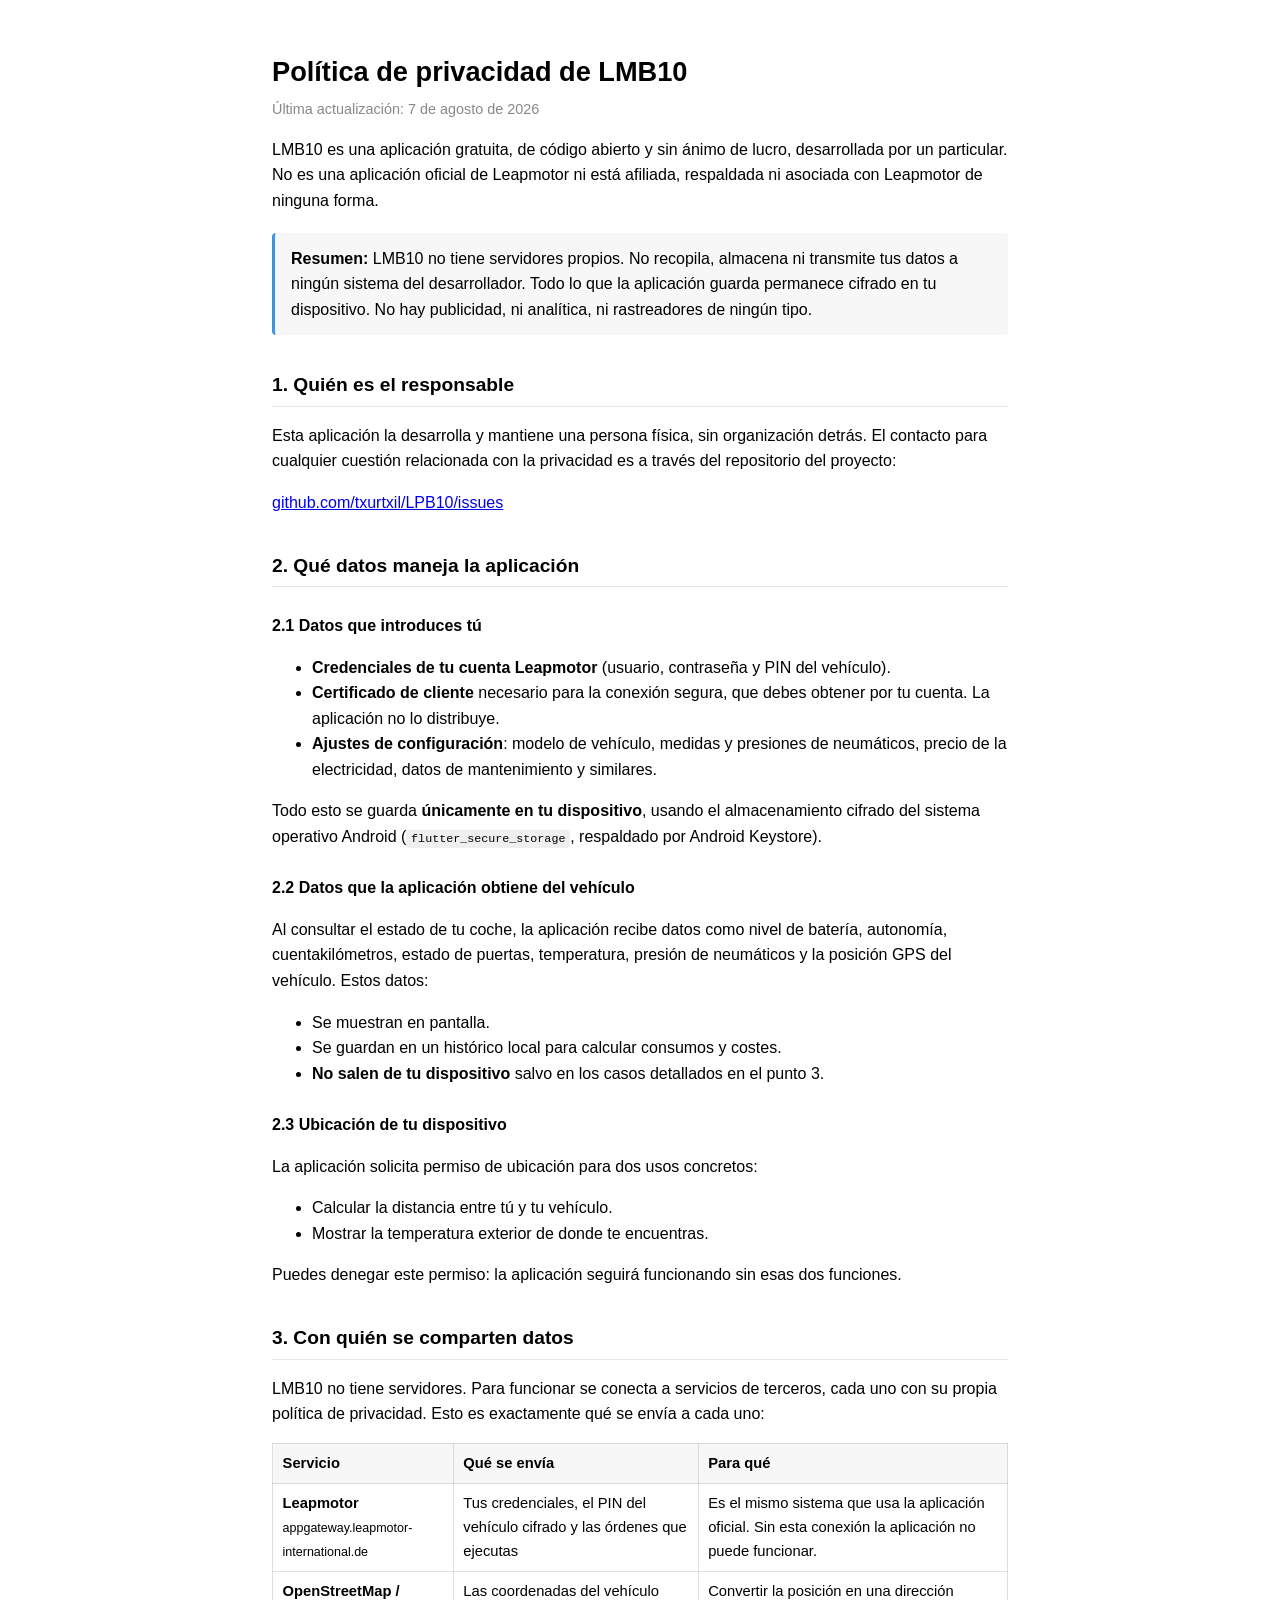
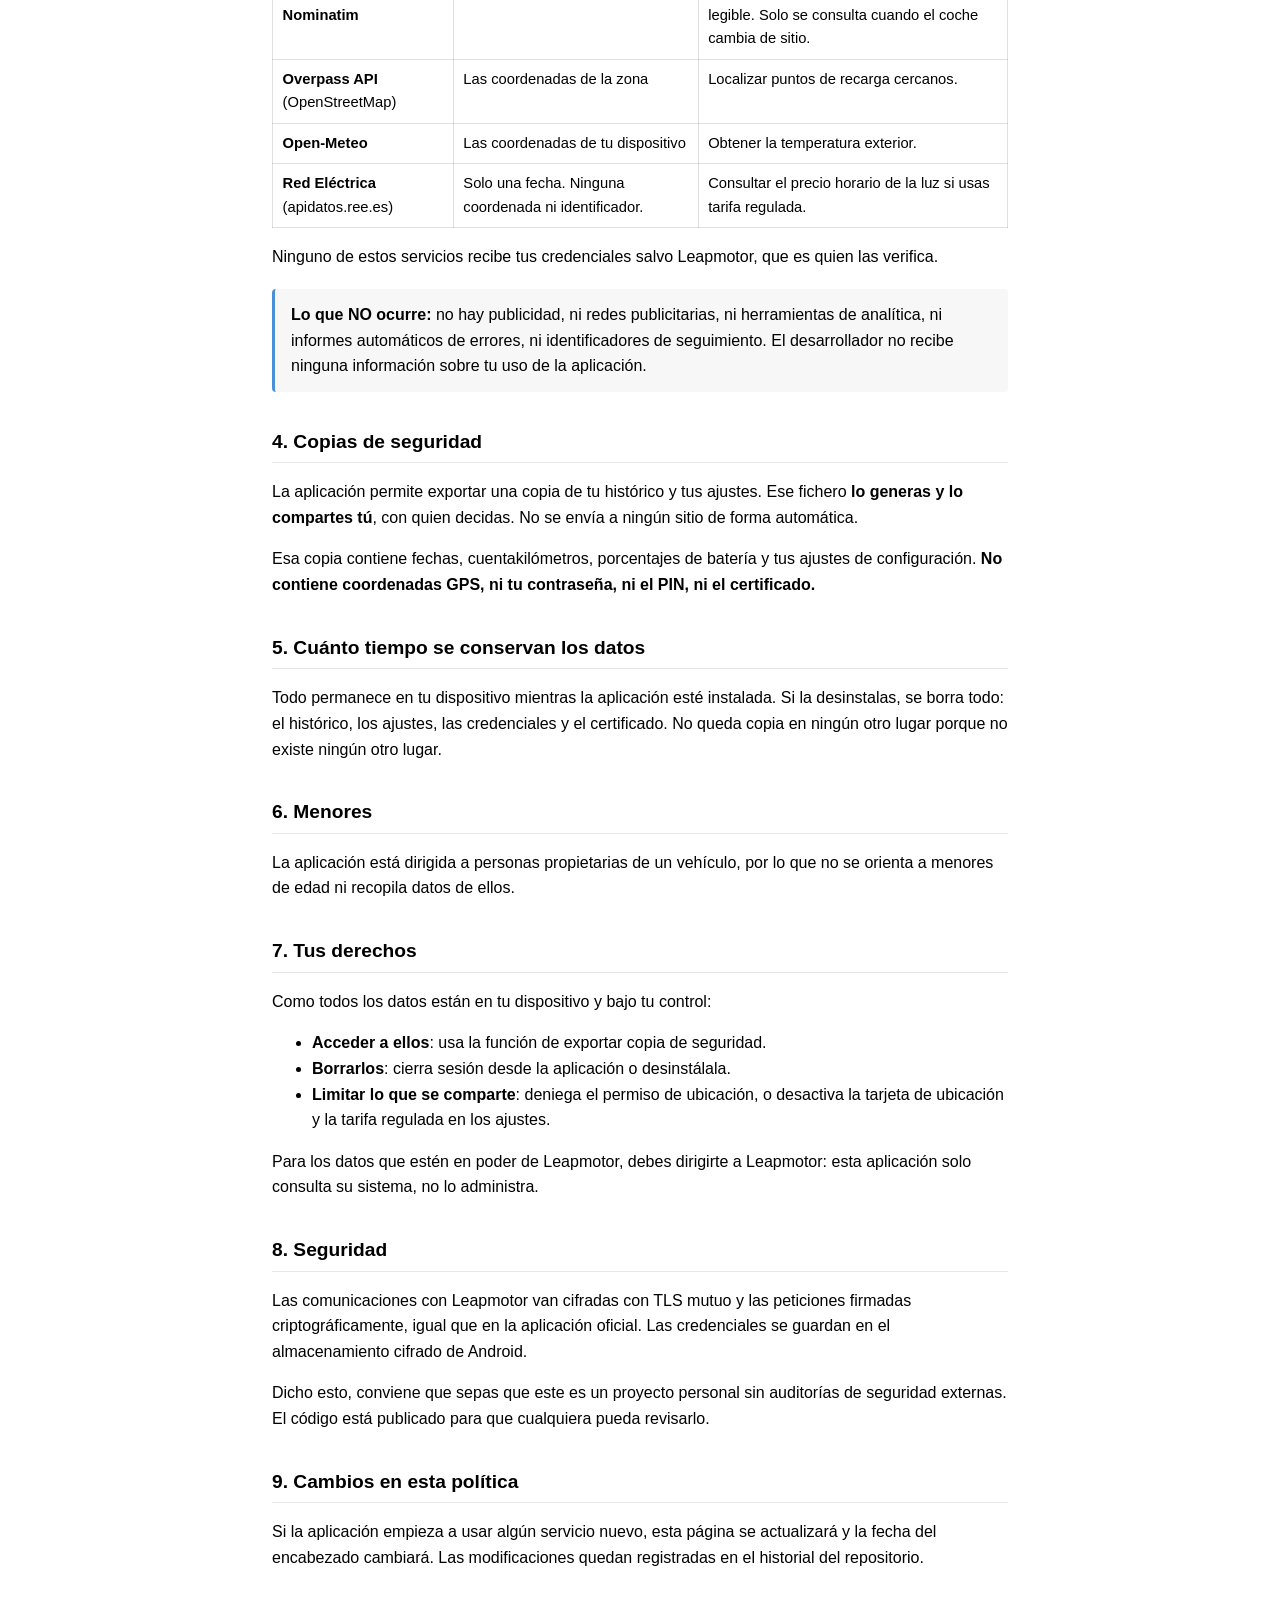
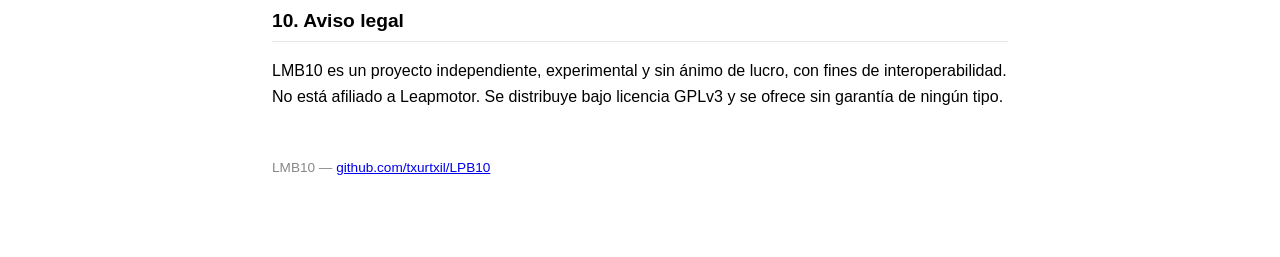
==== docs/privacy.html @ 3d2519e0 "Politica de privacidad" ====
<!DOCTYPE html>
<html lang="es">
<head>
<meta charset="utf-8">
<meta name="viewport" content="width=device-width, initial-scale=1">
<title>Política de privacidad — LMB10</title>
<style>
  :root { color-scheme: light dark; }
  body {
    font-family: -apple-system, BlinkMacSystemFont, "Segoe UI", Roboto, sans-serif;
    line-height: 1.6;
    max-width: 46rem;
    margin: 0 auto;
    padding: 2rem 1.25rem 4rem;
  }
  h1 { font-size: 1.7rem; margin-bottom: .25rem; }
  h2 { font-size: 1.2rem; margin-top: 2.2rem; border-bottom: 1px solid #8883; padding-bottom: .3rem; }
  h3 { font-size: 1rem; margin-top: 1.6rem; }
  .fecha { color: #888; font-size: .9rem; margin-top: 0; }
  table { border-collapse: collapse; width: 100%; margin: 1rem 0; font-size: .92rem; }
  th, td { border: 1px solid #8884; padding: .5rem .6rem; text-align: left; vertical-align: top; }
  th { background: #8881; }
  .destacado {
    background: #8881;
    border-left: 3px solid #4a90d9;
    padding: .8rem 1rem;
    margin: 1.2rem 0;
    border-radius: 4px;
  }
  code { background: #8882; padding: .1rem .3rem; border-radius: 3px; font-size: .9em; }
  footer { margin-top: 3rem; font-size: .85rem; color: #888; }
</style>
</head>
<body>

<h1>Política de privacidad de LMB10</h1>
<p class="fecha">Última actualización: 7 de agosto de 2026</p>

<p>LMB10 es una aplicación gratuita, de código abierto y sin ánimo de lucro,
desarrollada por un particular. No es una aplicación oficial de Leapmotor ni
está afiliada, respaldada ni asociada con Leapmotor de ninguna forma.</p>

<div class="destacado">
  <strong>Resumen:</strong> LMB10 no tiene servidores propios. No recopila,
  almacena ni transmite tus datos a ningún sistema del desarrollador. Todo lo
  que la aplicación guarda permanece cifrado en tu dispositivo. No hay
  publicidad, ni analítica, ni rastreadores de ningún tipo.
</div>

<h2>1. Quién es el responsable</h2>

<p>Esta aplicación la desarrolla y mantiene una persona física, sin
organización detrás. El contacto para cualquier cuestión relacionada con la
privacidad es a través del repositorio del proyecto:</p>

<p><a href="https://github.com/txurtxil/LPB10/issues">github.com/txurtxil/LPB10/issues</a></p>

<h2>2. Qué datos maneja la aplicación</h2>

<h3>2.1 Datos que introduces tú</h3>

<ul>
  <li><strong>Credenciales de tu cuenta Leapmotor</strong> (usuario, contraseña
      y PIN del vehículo).</li>
  <li><strong>Certificado de cliente</strong> necesario para la conexión
      segura, que debes obtener por tu cuenta. La aplicación no lo
      distribuye.</li>
  <li><strong>Ajustes de configuración</strong>: modelo de vehículo, medidas y
      presiones de neumáticos, precio de la electricidad, datos de
      mantenimiento y similares.</li>
</ul>

<p>Todo esto se guarda <strong>únicamente en tu dispositivo</strong>, usando el
almacenamiento cifrado del sistema operativo Android
(<code>flutter_secure_storage</code>, respaldado por Android Keystore).</p>

<h3>2.2 Datos que la aplicación obtiene del vehículo</h3>

<p>Al consultar el estado de tu coche, la aplicación recibe datos como nivel de
batería, autonomía, cuentakilómetros, estado de puertas, temperatura, presión
de neumáticos y la posición GPS del vehículo. Estos datos:</p>

<ul>
  <li>Se muestran en pantalla.</li>
  <li>Se guardan en un histórico local para calcular consumos y costes.</li>
  <li><strong>No salen de tu dispositivo</strong> salvo en los casos
      detallados en el punto 3.</li>
</ul>

<h3>2.3 Ubicación de tu dispositivo</h3>

<p>La aplicación solicita permiso de ubicación para dos usos concretos:</p>

<ul>
  <li>Calcular la distancia entre tú y tu vehículo.</li>
  <li>Mostrar la temperatura exterior de donde te encuentras.</li>
</ul>

<p>Puedes denegar este permiso: la aplicación seguirá funcionando sin esas dos
funciones.</p>

<h2>3. Con quién se comparten datos</h2>

<p>LMB10 no tiene servidores. Para funcionar se conecta a servicios de
terceros, cada uno con su propia política de privacidad. Esto es exactamente
qué se envía a cada uno:</p>

<table>
  <tr>
    <th>Servicio</th>
    <th>Qué se envía</th>
    <th>Para qué</th>
  </tr>
  <tr>
    <td><strong>Leapmotor</strong><br>
        <span style="font-size:.85em">appgateway.leapmotor-international.de</span></td>
    <td>Tus credenciales, el PIN del vehículo cifrado y las órdenes que
        ejecutas</td>
    <td>Es el mismo sistema que usa la aplicación oficial. Sin esta conexión la
        aplicación no puede funcionar.</td>
  </tr>
  <tr>
    <td><strong>OpenStreetMap / Nominatim</strong></td>
    <td>Las coordenadas del vehículo</td>
    <td>Convertir la posición en una dirección legible. Solo se consulta cuando
        el coche cambia de sitio.</td>
  </tr>
  <tr>
    <td><strong>Overpass API</strong> (OpenStreetMap)</td>
    <td>Las coordenadas de la zona</td>
    <td>Localizar puntos de recarga cercanos.</td>
  </tr>
  <tr>
    <td><strong>Open-Meteo</strong></td>
    <td>Las coordenadas de tu dispositivo</td>
    <td>Obtener la temperatura exterior.</td>
  </tr>
  <tr>
    <td><strong>Red Eléctrica</strong> (apidatos.ree.es)</td>
    <td>Solo una fecha. Ninguna coordenada ni identificador.</td>
    <td>Consultar el precio horario de la luz si usas tarifa regulada.</td>
  </tr>
</table>

<p>Ninguno de estos servicios recibe tus credenciales salvo Leapmotor, que es
quien las verifica.</p>

<div class="destacado">
  <strong>Lo que NO ocurre:</strong> no hay publicidad, ni redes publicitarias,
  ni herramientas de analítica, ni informes automáticos de errores, ni
  identificadores de seguimiento. El desarrollador no recibe ninguna
  información sobre tu uso de la aplicación.
</div>

<h2>4. Copias de seguridad</h2>

<p>La aplicación permite exportar una copia de tu histórico y tus ajustes. Ese
fichero <strong>lo generas y lo compartes tú</strong>, con quien decidas. No se
envía a ningún sitio de forma automática.</p>

<p>Esa copia contiene fechas, cuentakilómetros, porcentajes de batería y tus
ajustes de configuración. <strong>No contiene coordenadas GPS, ni tu
contraseña, ni el PIN, ni el certificado.</strong></p>

<h2>5. Cuánto tiempo se conservan los datos</h2>

<p>Todo permanece en tu dispositivo mientras la aplicación esté instalada. Si
la desinstalas, se borra todo: el histórico, los ajustes, las credenciales y el
certificado. No queda copia en ningún otro lugar porque no existe ningún otro
lugar.</p>

<h2>6. Menores</h2>

<p>La aplicación está dirigida a personas propietarias de un vehículo, por lo
que no se orienta a menores de edad ni recopila datos de ellos.</p>

<h2>7. Tus derechos</h2>

<p>Como todos los datos están en tu dispositivo y bajo tu control:</p>

<ul>
  <li><strong>Acceder a ellos</strong>: usa la función de exportar copia de
      seguridad.</li>
  <li><strong>Borrarlos</strong>: cierra sesión desde la aplicación o
      desinstálala.</li>
  <li><strong>Limitar lo que se comparte</strong>: deniega el permiso de
      ubicación, o desactiva la tarjeta de ubicación y la tarifa regulada en
      los ajustes.</li>
</ul>

<p>Para los datos que estén en poder de Leapmotor, debes dirigirte a Leapmotor:
esta aplicación solo consulta su sistema, no lo administra.</p>

<h2>8. Seguridad</h2>

<p>Las comunicaciones con Leapmotor van cifradas con TLS mutuo y las peticiones
firmadas criptográficamente, igual que en la aplicación oficial. Las
credenciales se guardan en el almacenamiento cifrado de Android.</p>

<p>Dicho esto, conviene que sepas que este es un proyecto personal sin
auditorías de seguridad externas. El código está publicado para que cualquiera
pueda revisarlo.</p>

<h2>9. Cambios en esta política</h2>

<p>Si la aplicación empieza a usar algún servicio nuevo, esta página se
actualizará y la fecha del encabezado cambiará. Las modificaciones quedan
registradas en el historial del repositorio.</p>

<h2>10. Aviso legal</h2>

<p>LMB10 es un proyecto independiente, experimental y sin ánimo de lucro, con
fines de interoperabilidad. No está afiliado a Leapmotor. Se distribuye bajo
licencia GPLv3 y se ofrece sin garantía de ningún tipo.</p>

<footer>
  <p>LMB10 — <a href="https://github.com/txurtxil/LPB10">github.com/txurtxil/LPB10</a></p>
</footer>

</body>
</html>
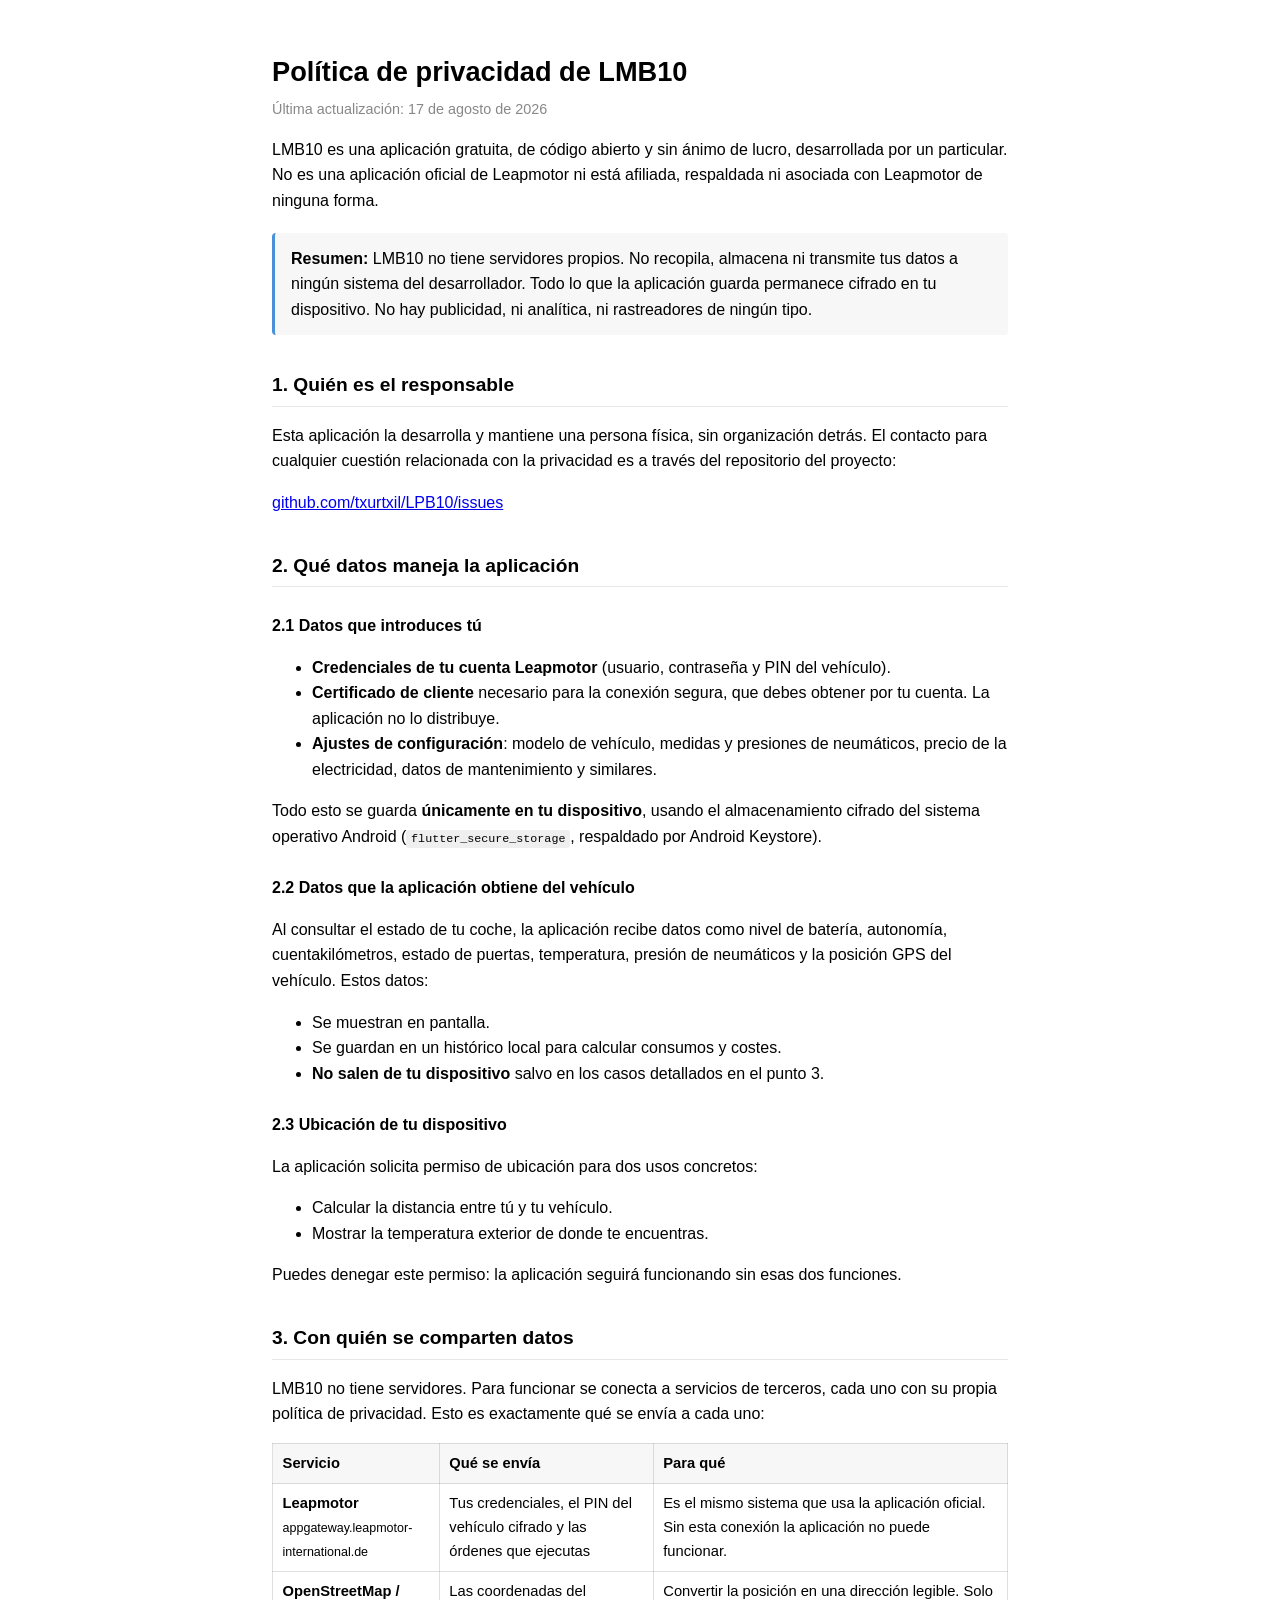
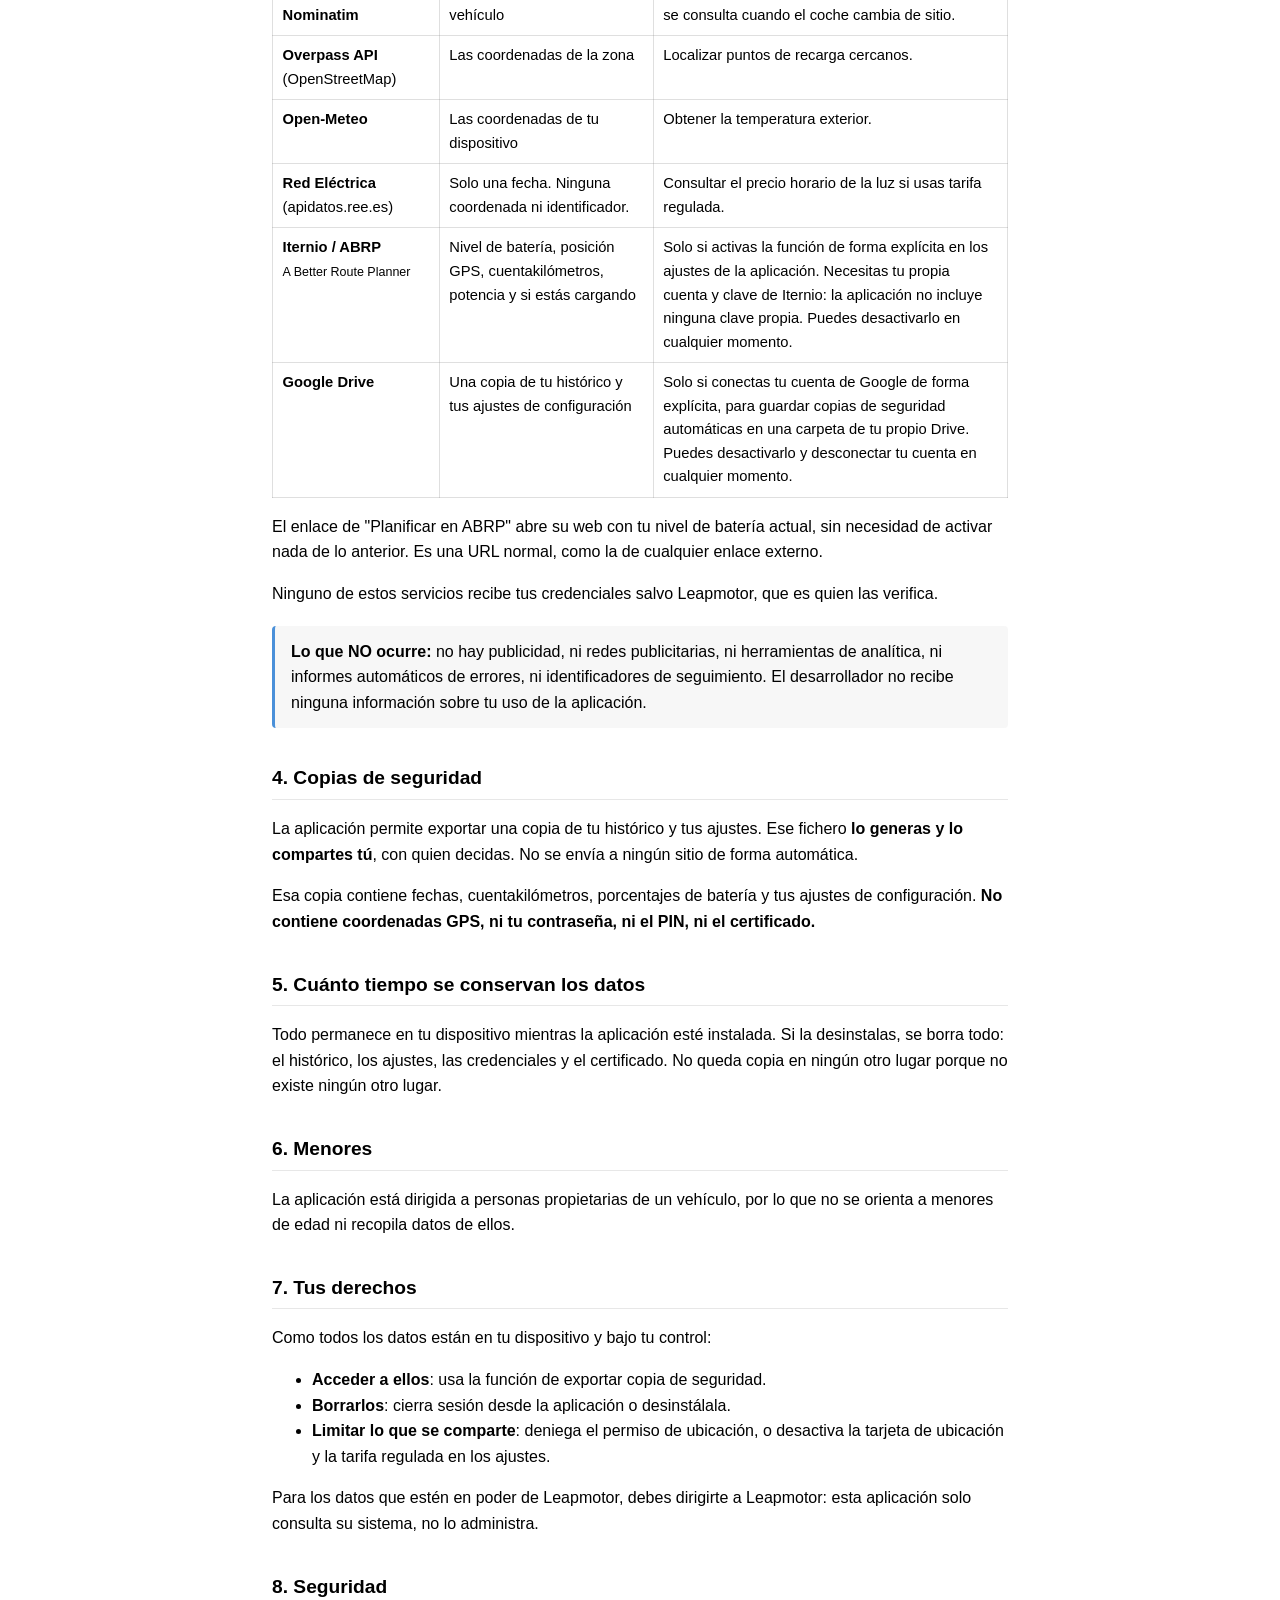
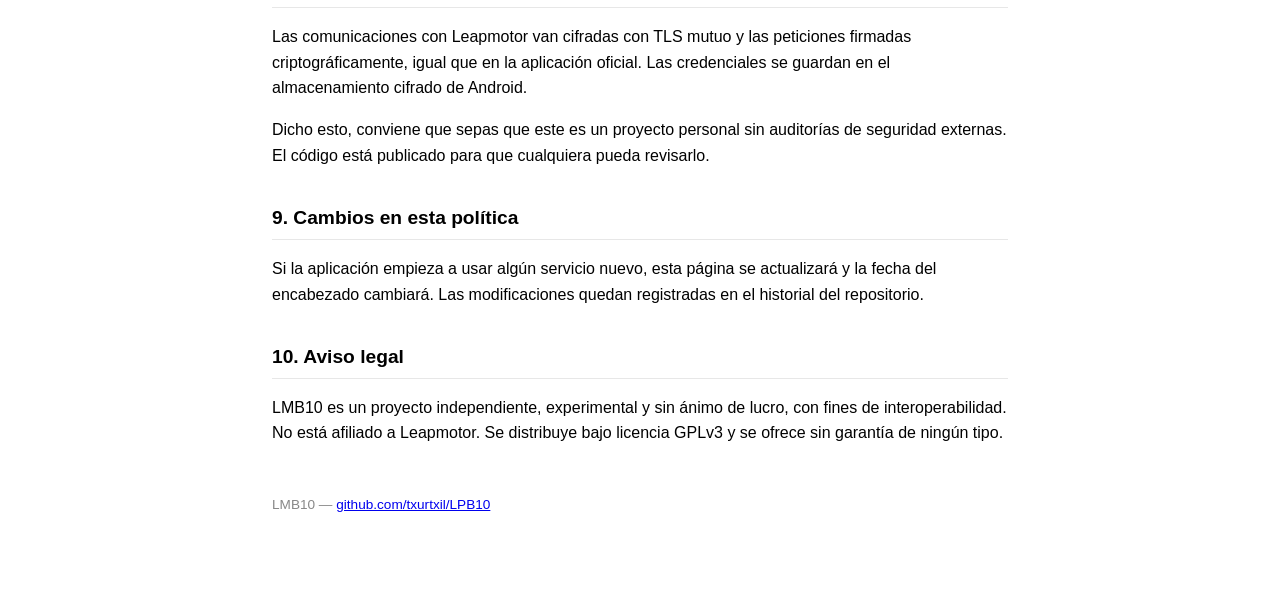
==== commit b0ab9301: "v3.60.98: Android Auto: solo lo relevante para conducir" ====
--- a/docs/privacy.html
+++ b/docs/privacy.html
@@ -34,7 +34,7 @@
 <body>
 
 <h1>Política de privacidad de LMB10</h1>
-<p class="fecha">Última actualización: 7 de agosto de 2026</p>
+<p class="fecha">Última actualización: 17 de agosto de 2026</p>
 
 <p>LMB10 es una aplicación gratuita, de código abierto y sin ánimo de lucro,
 desarrollada por un particular. No es una aplicación oficial de Leapmotor ni
@@ -140,7 +140,28 @@
     <td>Solo una fecha. Ninguna coordenada ni identificador.</td>
     <td>Consultar el precio horario de la luz si usas tarifa regulada.</td>
   </tr>
+  <tr>
+    <td><strong>Iternio / ABRP</strong><br>
+        <span style="font-size:.85em">A Better Route Planner</span></td>
+    <td>Nivel de batería, posición GPS, cuentakilómetros, potencia y si estás
+        cargando</td>
+    <td>Solo si activas la función de forma explícita en los ajustes de la
+        aplicación. Necesitas tu propia cuenta y clave de Iternio: la
+        aplicación no incluye ninguna clave propia. Puedes desactivarlo en
+        cualquier momento.</td>
+  </tr>
+  <tr>
+    <td><strong>Google Drive</strong></td>
+    <td>Una copia de tu histórico y tus ajustes de configuración</td>
+    <td>Solo si conectas tu cuenta de Google de forma explícita, para guardar
+        copias de seguridad automáticas en una carpeta de tu propio Drive.
+        Puedes desactivarlo y desconectar tu cuenta en cualquier momento.</td>
+  </tr>
 </table>
+
+<p>El enlace de "Planificar en ABRP" abre su web con tu nivel de batería
+actual, sin necesidad de activar nada de lo anterior. Es una URL normal, como
+la de cualquier enlace externo.</p>
 
 <p>Ninguno de estos servicios recibe tus credenciales salvo Leapmotor, que es
 quien las verifica.</p>
